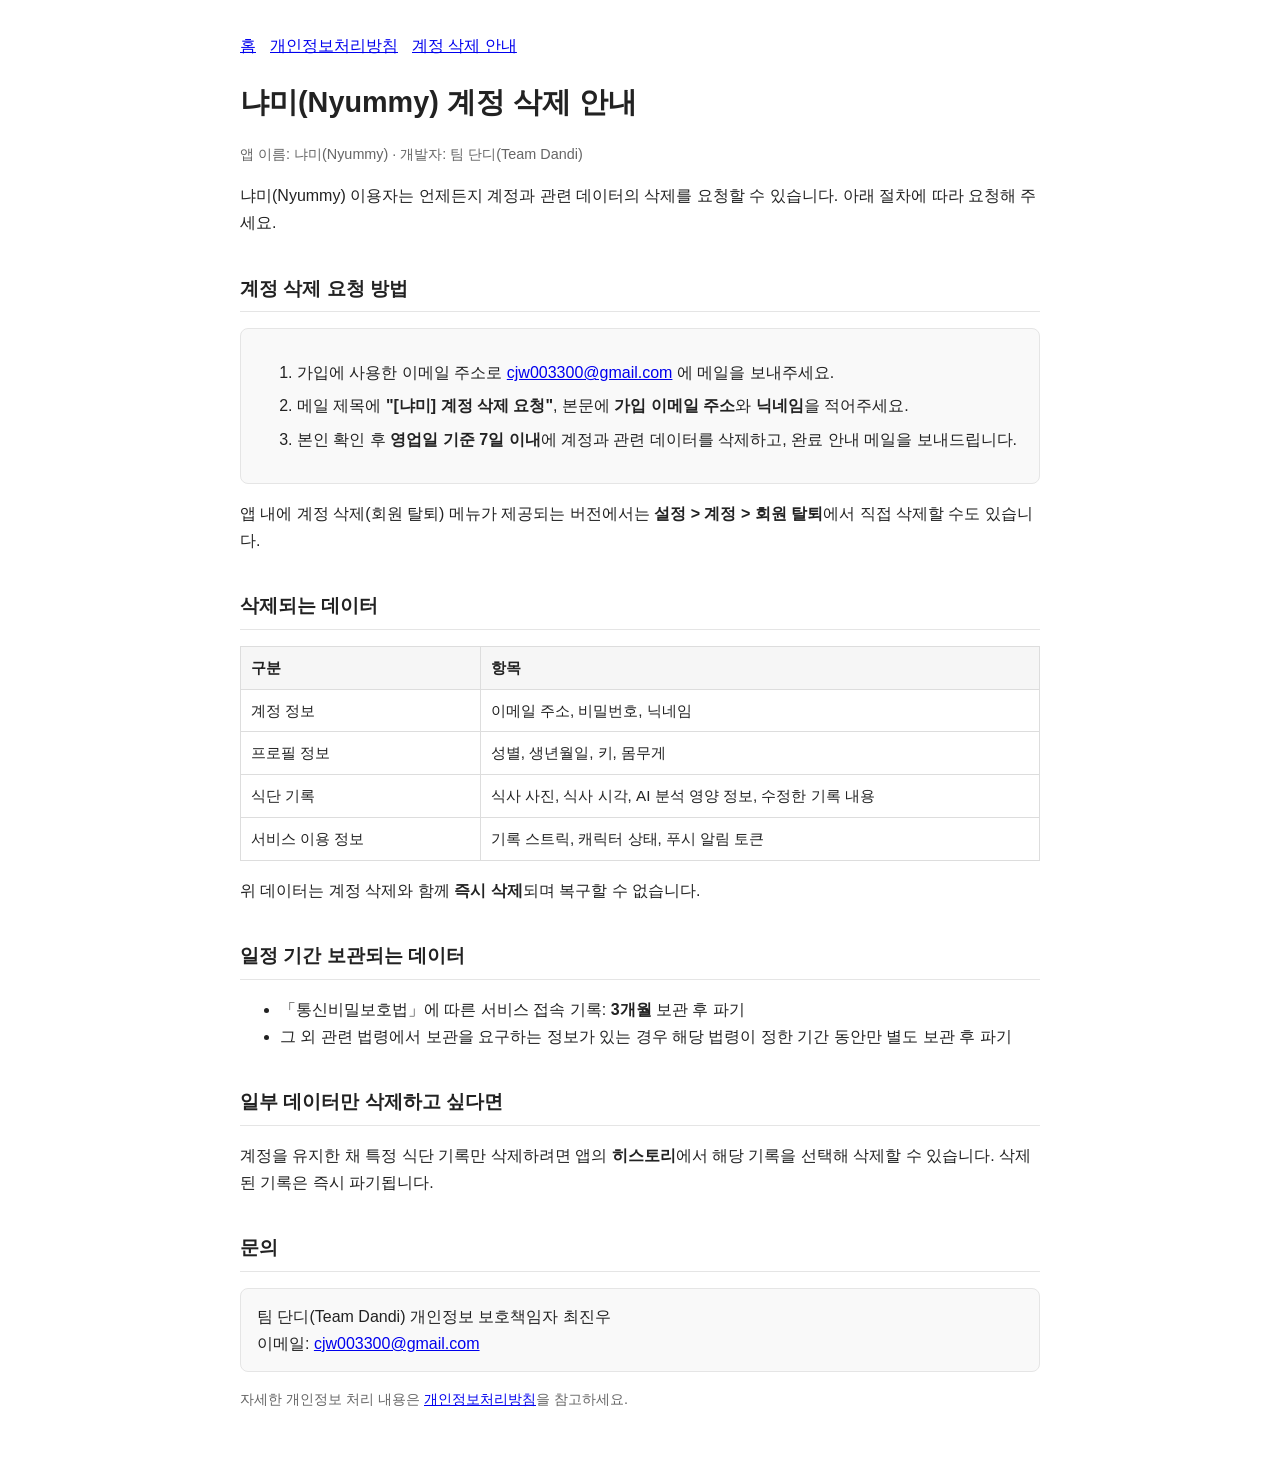
==== account-deletion.html @ 00cc705a "Add privacy policy and account deletion pages" ====
<!DOCTYPE html>
<html lang="ko">
<head>
<meta charset="UTF-8">
<meta name="viewport" content="width=device-width, initial-scale=1.0">
<title>냐미(Nyummy) 계정 삭제 안내</title>
<style>
  body { font-family: -apple-system, BlinkMacSystemFont, "Apple SD Gothic Neo", "Noto Sans KR", "Malgun Gothic", sans-serif; line-height: 1.7; color: #222; max-width: 800px; margin: 0 auto; padding: 32px 20px; }
  h1 { font-size: 1.8rem; margin-bottom: 4px; }
  h2 { font-size: 1.2rem; margin-top: 36px; border-bottom: 1px solid #e5e5e5; padding-bottom: 6px; }
  table { border-collapse: collapse; width: 100%; margin: 12px 0; font-size: 0.95rem; }
  th, td { border: 1px solid #ddd; padding: 8px 10px; text-align: left; vertical-align: top; }
  th { background: #f6f6f6; }
  .meta { color: #666; font-size: 0.9rem; }
  nav a { margin-right: 14px; }
  .box { background: #f9f9f9; border: 1px solid #e5e5e5; border-radius: 8px; padding: 14px 16px; }
  ol li { margin-bottom: 6px; }
</style>
</head>
<body>
<nav><a href="./">홈</a><a href="./privacy.html">개인정보처리방침</a><a href="./account-deletion.html">계정 삭제 안내</a></nav>

<h1>냐미(Nyummy) 계정 삭제 안내</h1>
<p class="meta">앱 이름: 냐미(Nyummy) · 개발자: 팀 단디(Team Dandi)</p>

<p>냐미(Nyummy) 이용자는 언제든지 계정과 관련 데이터의 삭제를 요청할 수 있습니다. 아래 절차에 따라 요청해 주세요.</p>

<h2>계정 삭제 요청 방법</h2>
<div class="box">
<ol>
  <li>가입에 사용한 이메일 주소로 <a href="mailto:cjw003300@gmail.com?subject=%5B%EB%83%90%EB%AF%B8%5D%20%EA%B3%84%EC%A0%95%20%EC%82%AD%EC%A0%9C%20%EC%9A%94%EC%B2%AD">cjw003300@gmail.com</a> 에 메일을 보내주세요.</li>
  <li>메일 제목에 <b>"[냐미] 계정 삭제 요청"</b>, 본문에 <b>가입 이메일 주소</b>와 <b>닉네임</b>을 적어주세요.</li>
  <li>본인 확인 후 <b>영업일 기준 7일 이내</b>에 계정과 관련 데이터를 삭제하고, 완료 안내 메일을 보내드립니다.</li>
</ol>
</div>
<p>앱 내에 계정 삭제(회원 탈퇴) 메뉴가 제공되는 버전에서는 <b>설정 &gt; 계정 &gt; 회원 탈퇴</b>에서 직접 삭제할 수도 있습니다.</p>

<h2>삭제되는 데이터</h2>
<table>
  <tr><th style="width:30%">구분</th><th>항목</th></tr>
  <tr><td>계정 정보</td><td>이메일 주소, 비밀번호, 닉네임</td></tr>
  <tr><td>프로필 정보</td><td>성별, 생년월일, 키, 몸무게</td></tr>
  <tr><td>식단 기록</td><td>식사 사진, 식사 시각, AI 분석 영양 정보, 수정한 기록 내용</td></tr>
  <tr><td>서비스 이용 정보</td><td>기록 스트릭, 캐릭터 상태, 푸시 알림 토큰</td></tr>
</table>
<p>위 데이터는 계정 삭제와 함께 <b>즉시 삭제</b>되며 복구할 수 없습니다.</p>

<h2>일정 기간 보관되는 데이터</h2>
<ul>
  <li>「통신비밀보호법」에 따른 서비스 접속 기록: <b>3개월</b> 보관 후 파기</li>
  <li>그 외 관련 법령에서 보관을 요구하는 정보가 있는 경우 해당 법령이 정한 기간 동안만 별도 보관 후 파기</li>
</ul>

<h2>일부 데이터만 삭제하고 싶다면</h2>
<p>계정을 유지한 채 특정 식단 기록만 삭제하려면 앱의 <b>히스토리</b>에서 해당 기록을 선택해 삭제할 수 있습니다. 삭제된 기록은 즉시 파기됩니다.</p>

<h2>문의</h2>
<div class="box">
  팀 단디(Team Dandi) 개인정보 보호책임자 최진우<br>
  이메일: <a href="mailto:cjw003300@gmail.com">cjw003300@gmail.com</a>
</div>

<p class="meta">자세한 개인정보 처리 내용은 <a href="./privacy.html">개인정보처리방침</a>을 참고하세요.</p>
</body>
</html>
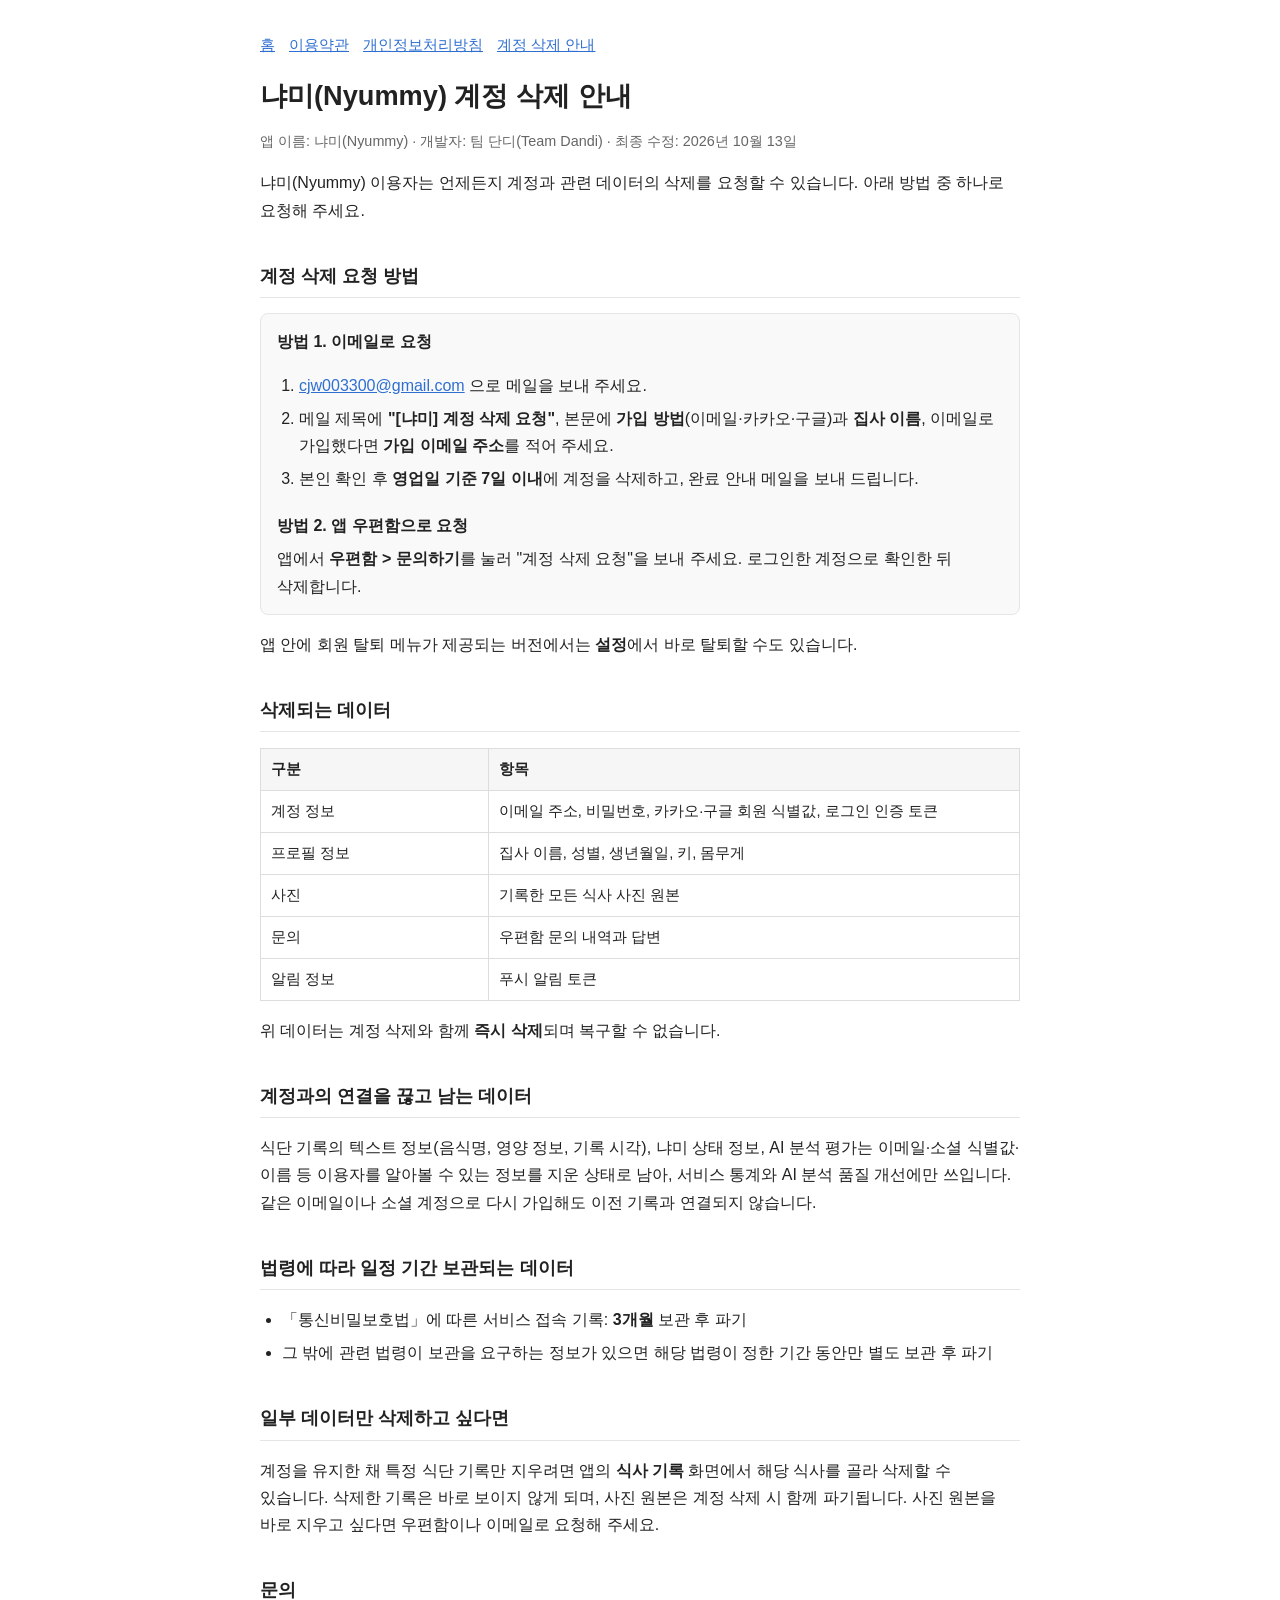
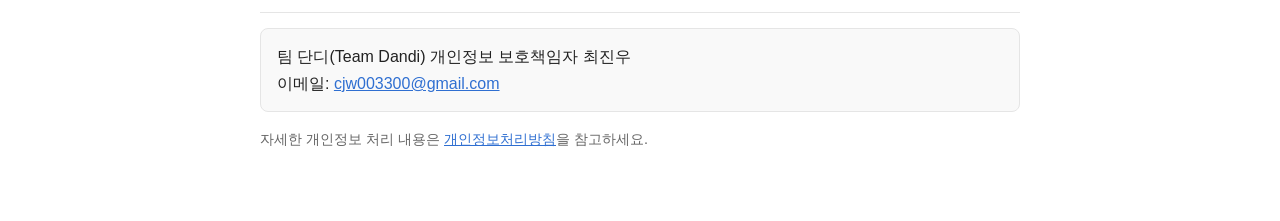
==== commit f804a721: "이용약관 추가, 개인정보처리방침·계정 삭제 안내 최신화 (2026-10-13) - terms.html: 이용약관 신규 - privacy.html: 소셜 로그인, 우편함 문의, A" ====
--- a/account-deletion.html
+++ b/account-deletion.html
@@ -3,56 +3,53 @@
 <head>
 <meta charset="UTF-8">
 <meta name="viewport" content="width=device-width, initial-scale=1.0">
+<meta name="color-scheme" content="light">
 <title>냐미(Nyummy) 계정 삭제 안내</title>
-<style>
-  body { font-family: -apple-system, BlinkMacSystemFont, "Apple SD Gothic Neo", "Noto Sans KR", "Malgun Gothic", sans-serif; line-height: 1.7; color: #222; max-width: 800px; margin: 0 auto; padding: 32px 20px; }
-  h1 { font-size: 1.8rem; margin-bottom: 4px; }
-  h2 { font-size: 1.2rem; margin-top: 36px; border-bottom: 1px solid #e5e5e5; padding-bottom: 6px; }
-  table { border-collapse: collapse; width: 100%; margin: 12px 0; font-size: 0.95rem; }
-  th, td { border: 1px solid #ddd; padding: 8px 10px; text-align: left; vertical-align: top; }
-  th { background: #f6f6f6; }
-  .meta { color: #666; font-size: 0.9rem; }
-  nav a { margin-right: 14px; }
-  .box { background: #f9f9f9; border: 1px solid #e5e5e5; border-radius: 8px; padding: 14px 16px; }
-  ol li { margin-bottom: 6px; }
-</style>
+<link rel="stylesheet" href="./style.css">
 </head>
 <body>
-<nav><a href="./">홈</a><a href="./privacy.html">개인정보처리방침</a><a href="./account-deletion.html">계정 삭제 안내</a></nav>
+<nav class="top"><a href="./">홈</a><a href="./terms.html">이용약관</a><a href="./privacy.html">개인정보처리방침</a><a href="./account-deletion.html">계정 삭제 안내</a></nav>
 
 <h1>냐미(Nyummy) 계정 삭제 안내</h1>
-<p class="meta">앱 이름: 냐미(Nyummy) · 개발자: 팀 단디(Team Dandi)</p>
+<p class="meta">앱 이름: 냐미(Nyummy) · 개발자: 팀 단디(Team Dandi) · 최종 수정: 2026년 10월 13일</p>
 
-<p>냐미(Nyummy) 이용자는 언제든지 계정과 관련 데이터의 삭제를 요청할 수 있습니다. 아래 절차에 따라 요청해 주세요.</p>
+<p>냐미(Nyummy) 이용자는 언제든지 계정과 관련 데이터의 삭제를 요청할 수 있습니다. 아래 방법 중 하나로 요청해 주세요.</p>
 
 <h2>계정 삭제 요청 방법</h2>
 <div class="box">
+<h3 style="margin-top:0">방법 1. 이메일로 요청</h3>
 <ol>
-  <li>가입에 사용한 이메일 주소로 <a href="mailto:cjw003300@gmail.com?subject=%5B%EB%83%90%EB%AF%B8%5D%20%EA%B3%84%EC%A0%95%20%EC%82%AD%EC%A0%9C%20%EC%9A%94%EC%B2%AD">cjw003300@gmail.com</a> 에 메일을 보내주세요.</li>
-  <li>메일 제목에 <b>"[냐미] 계정 삭제 요청"</b>, 본문에 <b>가입 이메일 주소</b>와 <b>닉네임</b>을 적어주세요.</li>
-  <li>본인 확인 후 <b>영업일 기준 7일 이내</b>에 계정과 관련 데이터를 삭제하고, 완료 안내 메일을 보내드립니다.</li>
+  <li><a href="mailto:cjw003300@gmail.com?subject=%5B%EB%83%90%EB%AF%B8%5D%20%EA%B3%84%EC%A0%95%20%EC%82%AD%EC%A0%9C%20%EC%9A%94%EC%B2%AD">cjw003300@gmail.com</a> 으로 메일을 보내 주세요.</li>
+  <li>메일 제목에 <b>"[냐미] 계정 삭제 요청"</b>, 본문에 <b>가입 방법</b>(이메일·카카오·구글)과 <b>집사 이름</b>, 이메일로 가입했다면 <b>가입 이메일 주소</b>를 적어 주세요.</li>
+  <li>본인 확인 후 <b>영업일 기준 7일 이내</b>에 계정을 삭제하고, 완료 안내 메일을 보내 드립니다.</li>
 </ol>
+<h3>방법 2. 앱 우편함으로 요청</h3>
+<p style="margin:0">앱에서 <b>우편함 &gt; 문의하기</b>를 눌러 "계정 삭제 요청"을 보내 주세요. 로그인한 계정으로 확인한 뒤 삭제합니다.</p>
 </div>
-<p>앱 내에 계정 삭제(회원 탈퇴) 메뉴가 제공되는 버전에서는 <b>설정 &gt; 계정 &gt; 회원 탈퇴</b>에서 직접 삭제할 수도 있습니다.</p>
+<p>앱 안에 회원 탈퇴 메뉴가 제공되는 버전에서는 <b>설정</b>에서 바로 탈퇴할 수도 있습니다.</p>
 
 <h2>삭제되는 데이터</h2>
-<table>
+<div class="table-wrap"><table>
   <tr><th style="width:30%">구분</th><th>항목</th></tr>
-  <tr><td>계정 정보</td><td>이메일 주소, 비밀번호, 닉네임</td></tr>
-  <tr><td>프로필 정보</td><td>성별, 생년월일, 키, 몸무게</td></tr>
-  <tr><td>식단 기록</td><td>식사 사진, 식사 시각, AI 분석 영양 정보, 수정한 기록 내용</td></tr>
-  <tr><td>서비스 이용 정보</td><td>기록 스트릭, 캐릭터 상태, 푸시 알림 토큰</td></tr>
-</table>
+  <tr><td>계정 정보</td><td>이메일 주소, 비밀번호, 카카오·구글 회원 식별값, 로그인 인증 토큰</td></tr>
+  <tr><td>프로필 정보</td><td>집사 이름, 성별, 생년월일, 키, 몸무게</td></tr>
+  <tr><td>사진</td><td>기록한 모든 식사 사진 원본</td></tr>
+  <tr><td>문의</td><td>우편함 문의 내역과 답변</td></tr>
+  <tr><td>알림 정보</td><td>푸시 알림 토큰</td></tr>
+</table></div>
 <p>위 데이터는 계정 삭제와 함께 <b>즉시 삭제</b>되며 복구할 수 없습니다.</p>
 
-<h2>일정 기간 보관되는 데이터</h2>
+<h2>계정과의 연결을 끊고 남는 데이터</h2>
+<p>식단 기록의 텍스트 정보(음식명, 영양 정보, 기록 시각), 냐미 상태 정보, AI 분석 평가는 이메일·소셜 식별값·이름 등 이용자를 알아볼 수 있는 정보를 지운 상태로 남아, 서비스 통계와 AI 분석 품질 개선에만 쓰입니다. 같은 이메일이나 소셜 계정으로 다시 가입해도 이전 기록과 연결되지 않습니다.</p>
+
+<h2>법령에 따라 일정 기간 보관되는 데이터</h2>
 <ul>
   <li>「통신비밀보호법」에 따른 서비스 접속 기록: <b>3개월</b> 보관 후 파기</li>
-  <li>그 외 관련 법령에서 보관을 요구하는 정보가 있는 경우 해당 법령이 정한 기간 동안만 별도 보관 후 파기</li>
+  <li>그 밖에 관련 법령이 보관을 요구하는 정보가 있으면 해당 법령이 정한 기간 동안만 별도 보관 후 파기</li>
 </ul>
 
 <h2>일부 데이터만 삭제하고 싶다면</h2>
-<p>계정을 유지한 채 특정 식단 기록만 삭제하려면 앱의 <b>히스토리</b>에서 해당 기록을 선택해 삭제할 수 있습니다. 삭제된 기록은 즉시 파기됩니다.</p>
+<p>계정을 유지한 채 특정 식단 기록만 지우려면 앱의 <b>식사 기록</b> 화면에서 해당 식사를 골라 삭제할 수 있습니다. 삭제한 기록은 바로 보이지 않게 되며, 사진 원본은 계정 삭제 시 함께 파기됩니다. 사진 원본을 바로 지우고 싶다면 우편함이나 이메일로 요청해 주세요.</p>
 
 <h2>문의</h2>
 <div class="box">
@@ -61,5 +58,6 @@
 </div>
 
 <p class="meta">자세한 개인정보 처리 내용은 <a href="./privacy.html">개인정보처리방침</a>을 참고하세요.</p>
+<script src="./inapp.js"></script>
 </body>
 </html>
--- a/style.css
+++ b/style.css
@@ -0,0 +1,21 @@
+:root { color-scheme: light; }
+* { box-sizing: border-box; }
+body { font-family: -apple-system, BlinkMacSystemFont, "Apple SD Gothic Neo", "Noto Sans KR", "Malgun Gothic", sans-serif; line-height: 1.7; color: #222; background: #fff; max-width: 800px; margin: 0 auto; padding: 32px 20px 56px; word-break: keep-all; overflow-wrap: anywhere; -webkit-text-size-adjust: 100%; }
+h1 { font-size: 1.7rem; line-height: 1.35; margin: 0 0 4px; }
+h2 { font-size: 1.15rem; margin-top: 36px; border-bottom: 1px solid #e5e5e5; padding-bottom: 6px; scroll-margin-top: 16px; }
+h3 { font-size: 1rem; margin: 20px 0 6px; }
+a { color: #2f6fd1; }
+.table-wrap { overflow-x: auto; -webkit-overflow-scrolling: touch; margin: 12px 0; }
+table { border-collapse: collapse; width: 100%; min-width: 520px; font-size: 0.92rem; }
+th, td { border: 1px solid #ddd; padding: 8px 10px; text-align: left; vertical-align: top; }
+th { background: #f6f6f6; white-space: nowrap; }
+.meta { color: #666; font-size: 0.9rem; }
+nav.top { margin-bottom: 20px; font-size: 0.95rem; }
+nav.top a { margin-right: 14px; }
+.box { background: #f9f9f9; border: 1px solid #e5e5e5; border-radius: 8px; padding: 14px 16px; }
+.toc { font-size: 0.93rem; }
+.toc ol { padding-left: 22px; margin: 6px 0 0; }
+ol li, ul li { margin-bottom: 6px; }
+ul, ol { padding-left: 22px; }
+body.inapp nav.top { display: none; }
+body.inapp { padding-top: 20px; }
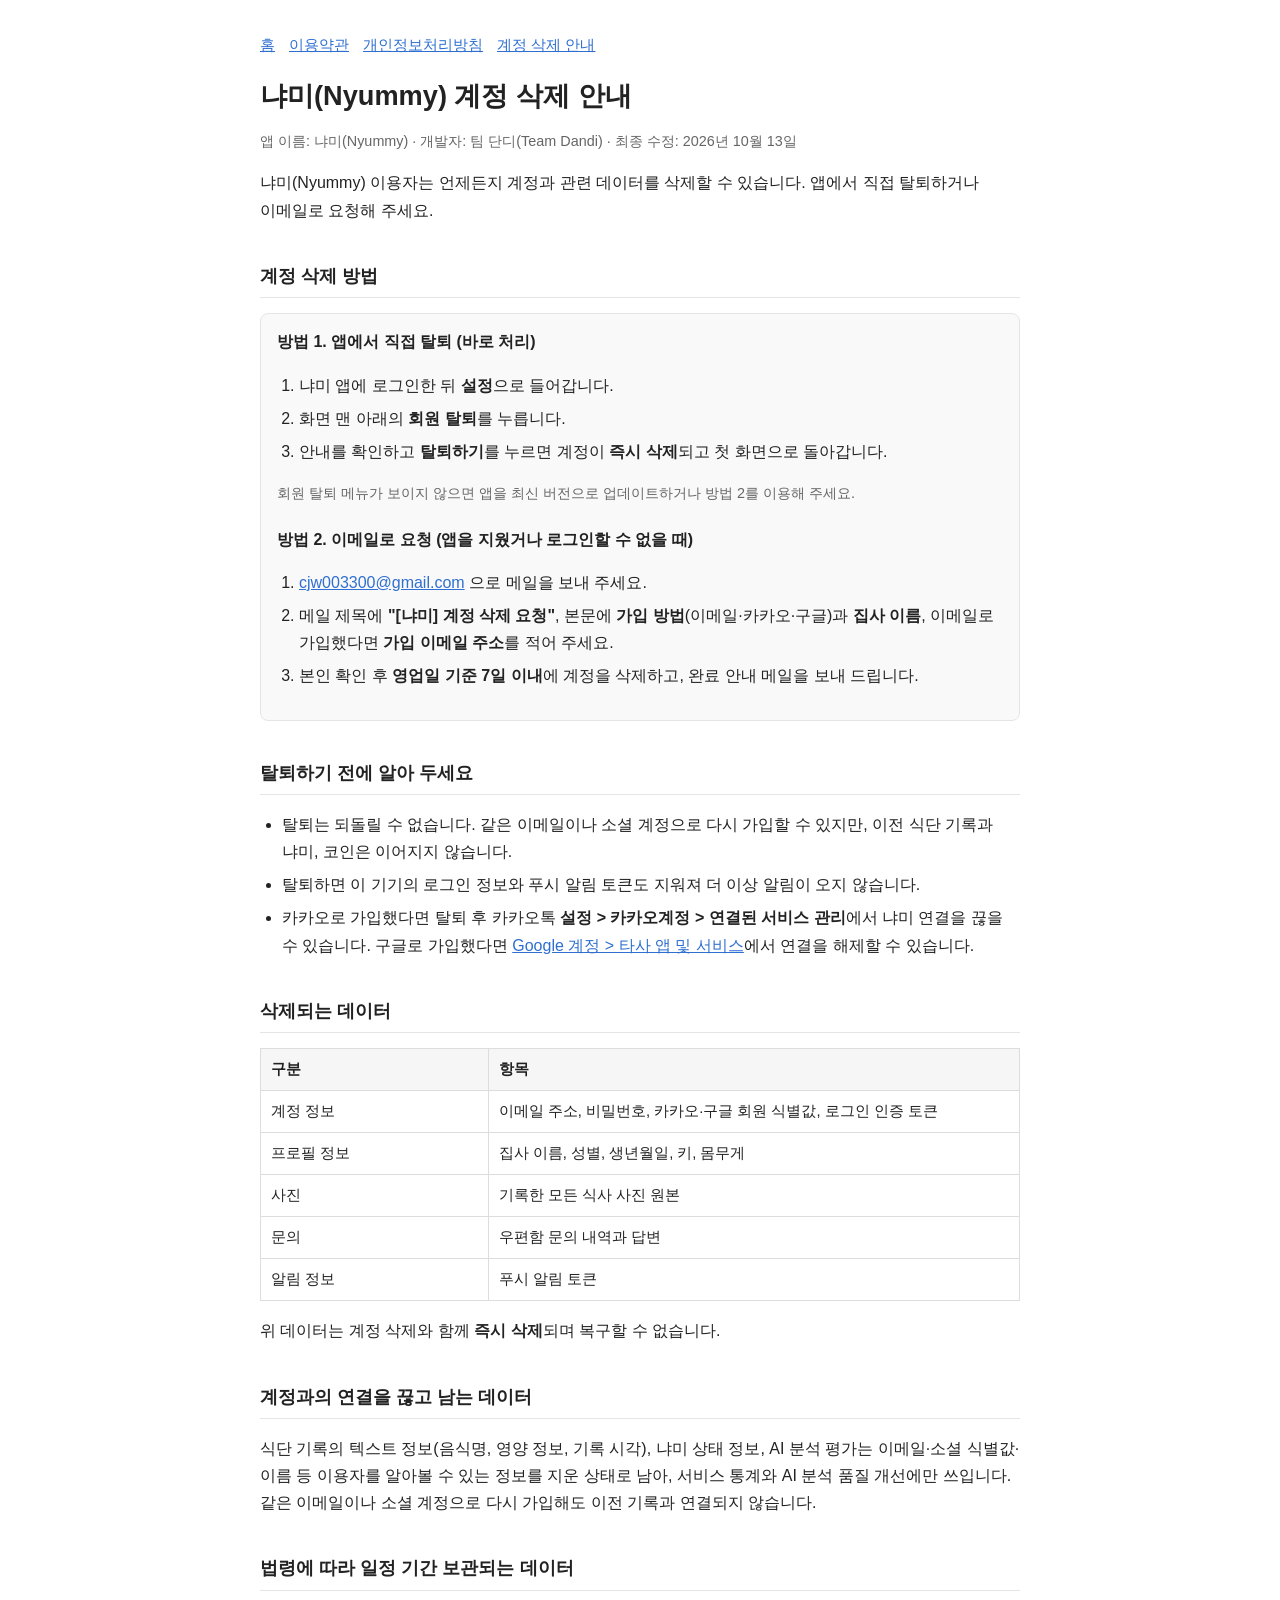
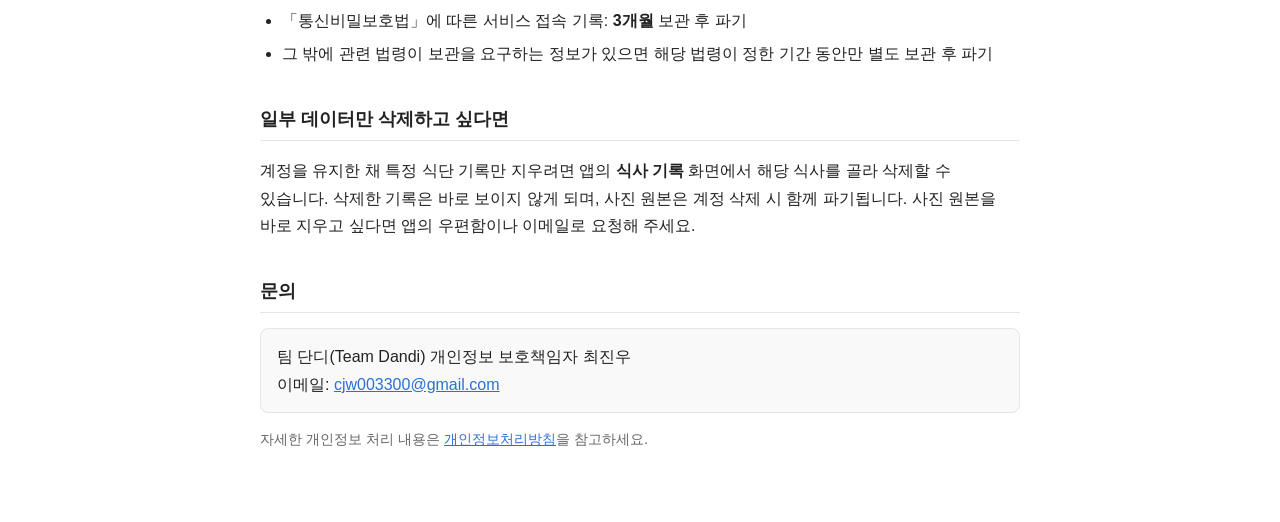
==== commit 8a5ede9e: "앱 내 회원 탈퇴(설정 > 회원 탈퇴) 반영 - account-deletion.html: 앱에서 직접 탈퇴(즉시 처리)를 방법 1로, 이메일 요청을 방법 2로. 탈퇴 전 안내(재가" ====
--- a/account-deletion.html
+++ b/account-deletion.html
@@ -13,20 +13,31 @@
 <h1>냐미(Nyummy) 계정 삭제 안내</h1>
 <p class="meta">앱 이름: 냐미(Nyummy) · 개발자: 팀 단디(Team Dandi) · 최종 수정: 2026년 10월 13일</p>
 
-<p>냐미(Nyummy) 이용자는 언제든지 계정과 관련 데이터의 삭제를 요청할 수 있습니다. 아래 방법 중 하나로 요청해 주세요.</p>
+<p>냐미(Nyummy) 이용자는 언제든지 계정과 관련 데이터를 삭제할 수 있습니다. 앱에서 직접 탈퇴하거나 이메일로 요청해 주세요.</p>
 
-<h2>계정 삭제 요청 방법</h2>
+<h2>계정 삭제 방법</h2>
 <div class="box">
-<h3 style="margin-top:0">방법 1. 이메일로 요청</h3>
+<h3 style="margin-top:0">방법 1. 앱에서 직접 탈퇴 (바로 처리)</h3>
+<ol>
+  <li>냐미 앱에 로그인한 뒤 <b>설정</b>으로 들어갑니다.</li>
+  <li>화면 맨 아래의 <b>회원 탈퇴</b>를 누릅니다.</li>
+  <li>안내를 확인하고 <b>탈퇴하기</b>를 누르면 계정이 <b>즉시 삭제</b>되고 첫 화면으로 돌아갑니다.</li>
+</ol>
+<p class="meta" style="margin:0">회원 탈퇴 메뉴가 보이지 않으면 앱을 최신 버전으로 업데이트하거나 방법 2를 이용해 주세요.</p>
+<h3>방법 2. 이메일로 요청 (앱을 지웠거나 로그인할 수 없을 때)</h3>
 <ol>
   <li><a href="mailto:cjw003300@gmail.com?subject=%5B%EB%83%90%EB%AF%B8%5D%20%EA%B3%84%EC%A0%95%20%EC%82%AD%EC%A0%9C%20%EC%9A%94%EC%B2%AD">cjw003300@gmail.com</a> 으로 메일을 보내 주세요.</li>
   <li>메일 제목에 <b>"[냐미] 계정 삭제 요청"</b>, 본문에 <b>가입 방법</b>(이메일·카카오·구글)과 <b>집사 이름</b>, 이메일로 가입했다면 <b>가입 이메일 주소</b>를 적어 주세요.</li>
   <li>본인 확인 후 <b>영업일 기준 7일 이내</b>에 계정을 삭제하고, 완료 안내 메일을 보내 드립니다.</li>
 </ol>
-<h3>방법 2. 앱 우편함으로 요청</h3>
-<p style="margin:0">앱에서 <b>우편함 &gt; 문의하기</b>를 눌러 "계정 삭제 요청"을 보내 주세요. 로그인한 계정으로 확인한 뒤 삭제합니다.</p>
 </div>
-<p>앱 안에 회원 탈퇴 메뉴가 제공되는 버전에서는 <b>설정</b>에서 바로 탈퇴할 수도 있습니다.</p>
+
+<h2>탈퇴하기 전에 알아 두세요</h2>
+<ul>
+  <li>탈퇴는 되돌릴 수 없습니다. 같은 이메일이나 소셜 계정으로 다시 가입할 수 있지만, 이전 식단 기록과 냐미, 코인은 이어지지 않습니다.</li>
+  <li>탈퇴하면 이 기기의 로그인 정보와 푸시 알림 토큰도 지워져 더 이상 알림이 오지 않습니다.</li>
+  <li>카카오로 가입했다면 탈퇴 후 카카오톡 <b>설정 &gt; 카카오계정 &gt; 연결된 서비스 관리</b>에서 냐미 연결을 끊을 수 있습니다. 구글로 가입했다면 <a href="https://myaccount.google.com/connections">Google 계정 &gt; 타사 앱 및 서비스</a>에서 연결을 해제할 수 있습니다.</li>
+</ul>
 
 <h2>삭제되는 데이터</h2>
 <div class="table-wrap"><table>
@@ -49,7 +60,7 @@
 </ul>
 
 <h2>일부 데이터만 삭제하고 싶다면</h2>
-<p>계정을 유지한 채 특정 식단 기록만 지우려면 앱의 <b>식사 기록</b> 화면에서 해당 식사를 골라 삭제할 수 있습니다. 삭제한 기록은 바로 보이지 않게 되며, 사진 원본은 계정 삭제 시 함께 파기됩니다. 사진 원본을 바로 지우고 싶다면 우편함이나 이메일로 요청해 주세요.</p>
+<p>계정을 유지한 채 특정 식단 기록만 지우려면 앱의 <b>식사 기록</b> 화면에서 해당 식사를 골라 삭제할 수 있습니다. 삭제한 기록은 바로 보이지 않게 되며, 사진 원본은 계정 삭제 시 함께 파기됩니다. 사진 원본을 바로 지우고 싶다면 앱의 우편함이나 이메일로 요청해 주세요.</p>
 
 <h2>문의</h2>
 <div class="box">
